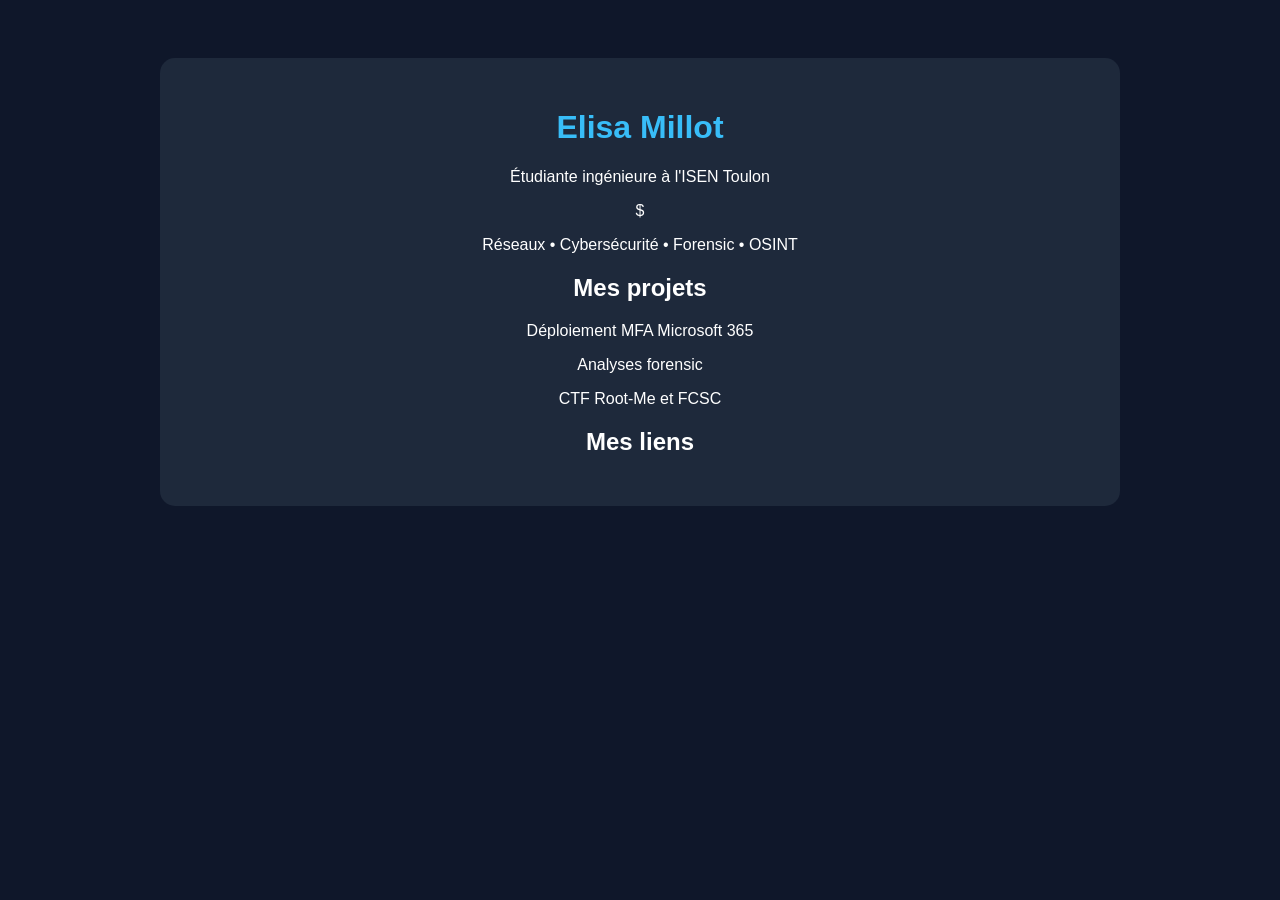
==== index.html @ a5bfa671 "Création du HTMl" ====
<!DOCTYPE html>
<html lang="fr">
<head>
    <meta charset="UTF-8">
    <meta name="viewport" content="width=device-width, initial-scale=1.0">
    <title>Elisa Millot - Portfolio</title>
    <style>
        body {
            font-family: Arial, sans-serif;
            background: #0f172a;
            color: white;
            text-align: center;
            padding: 50px;
        }

        .card {
            max-width: 900px;
            margin: auto;
            background: #1e293b;
            padding: 30px;
            border-radius: 15px;
        }

        h1 {
            color: #38bdf8;
        }

        a {
            color: #38bdf8;
        }
    </style>
</head>
<body>
    <div class="card">
        <h1>Elisa Millot</h1>

        <p>Étudiante ingénieure à l'ISEN Toulon</p>$

        <p>Réseaux • Cybersécurité • Forensic • OSINT</p>

        <h2>Mes projets</h2>

        <p>Déploiement MFA Microsoft 365</p>
        <p>Analyses forensic</p>
        <p>CTF Root-Me et FCSC</p>

        <h2>Mes liens</h2>

        <p>
            <a href="https://githubheli14GitHub</a>
        </p>
    </div>
</body>
</html>
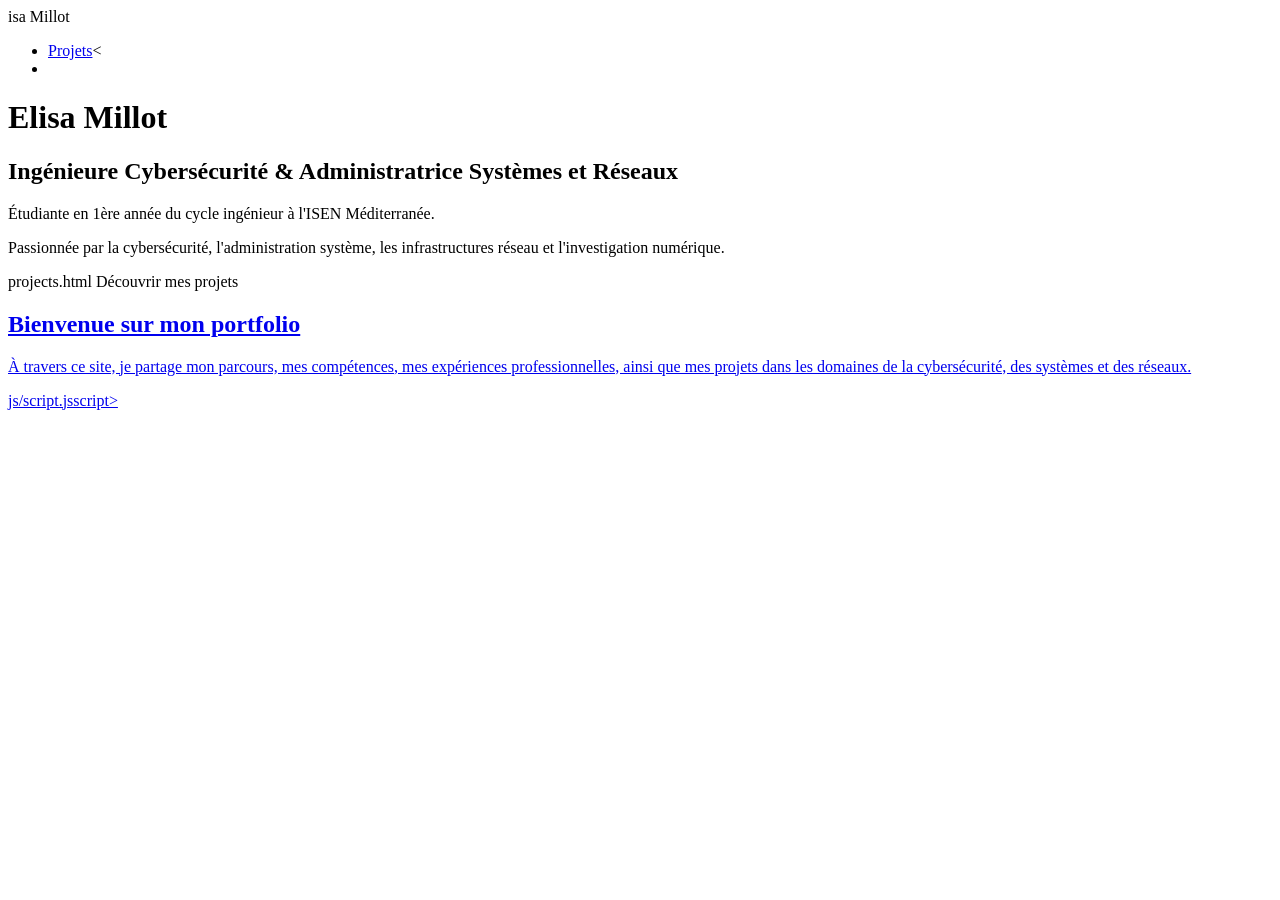
==== commit 707674e0: "Création de la base de Index Corrected various HTML syntax errors and improved structure." ====
--- a/index.html
+++ b/index.html
@@ -1,54 +1,71 @@
-<!DOCTYPE html>
-<html lang="fr">
-<head>
-    <meta charset="UTF-8">
-    <meta name="viewport" content="width=device-width, initial-scale=1.0">
-    <title>Elisa Millot - Portfolio</title>
-    <style>
-        body {
-            font-family: Arial, sans-serif;
-            background: #0f172a;
-            color: white;
-            text-align: center;
-            padding: 50px;
-        }
-
-        .card {
-            max-width: 900px;
-            margin: auto;
-            background: #1e293b;
-            padding: 30px;
-            border-radius: 15px;
-        }
-
-        h1 {
-            color: #38bdf8;
-        }
-
-        a {
-            color: #38bdf8;
-        }
-    </style>
-</head>
-<body>
-    <div class="card">
-        <h1>Elisa Millot</h1>
-
-        <p>Étudiante ingénieure à l'ISEN Toulon</p>$
-
-        <p>Réseaux • Cybersécurité • Forensic • OSINT</p>
-
-        <h2>Mes projets</h2>
-
-        <p>Déploiement MFA Microsoft 365</p>
-        <p>Analyses forensic</p>
-        <p>CTF Root-Me et FCSC</p>
-
-        <h2>Mes liens</h2>
-
-        <p>
-            <a href="https://githubheli14GitHub</a>
-        </p>
-    </div>
-</body>
-</html>
+<!DOCTYPE html>
+<html lang="fr">
+
+<head>
+    <meta charset="UTF-8">
+    <meta name="viewport" content="width=device-width, initial-scale=1.0">
+    <title>Elisa Millot | Portfolio Cybersécurité</title>
+
+    <linktyle.css
+
+    <link href="https://fonts.googleapis.com/css2?family=Poppins:wght@300;400;600;700&display=swap"
+        rel="stylesheet">
+</head>
+
+<body>
+isa Millot</div>
+
+        <ul>
+            <li><a href="index.htmla></li>
+            <li><bout.htmlÀ propos</a></li>
+            <li><kills.htmlCompétences</a></li>
+            <li><a href="projects.html">Projets</a><      <li><ontact.htmlContact</a></li>
+        </ul>
+    </nav>
+
+    <header class="hero">
+
+        <h1>Elisa Millot</h1>
+
+        <h2>Ingénieure Cybersécurité & Administratrice Systèmes et Réseaux</h2>
+
+        <p>
+            Étudiante en 1ère année du cycle ingénieur à l'ISEN Méditerranée.
+        </p>
+
+        <p>
+            Passionnée par la cybersécurité, l'administration système,
+            les infrastructures réseau et l'investigation numérique.
+        </p>
+
+        <div class="buttons">
+
+            projects.html
+                Découvrir mes projets
+            </a>
+
+            <a href="documents.pdf
+                Télécharger mon CV
+            </a>
+
+        </div>
+
+    </header>
+
+    <section class="quick-presentation">
+
+        <h2>Bienvenue sur mon portfolio</h2>
+
+        <p>
+            À travers ce site, je partage mon parcours, mes compétences,
+            mes expériences professionnelles, ainsi que mes projets dans
+            les domaines de la cybersécurité, des systèmes et des réseaux.
+        </p>
+
+    </section>
+
+    js/script.jsscript>
+
+</body>
+
+</html>
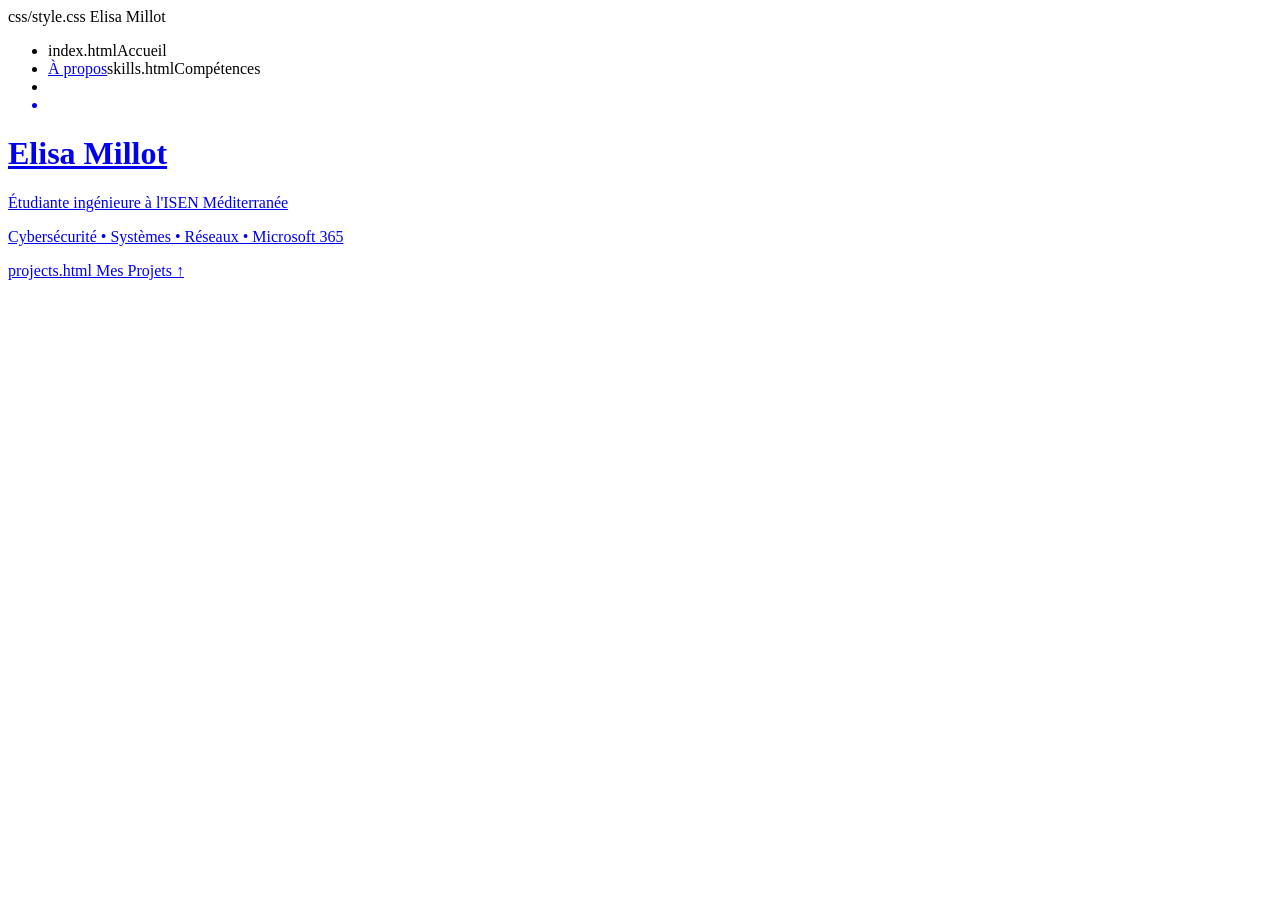
==== commit 152b46cd: "Mise en forme Fixed HTML structure and corrected links." ====
--- a/index.html
+++ b/index.html
@@ -1,71 +1,53 @@
 <!DOCTYPE html>
 <html lang="fr">
-
 <head>
     <meta charset="UTF-8">
     <meta name="viewport" content="width=device-width, initial-scale=1.0">
-    <title>Elisa Millot | Portfolio Cybersécurité</title>
+    <title>Elisa Millot | Portfolio</title>
 
-    <linktyle.css
+    css/style.css
 
-    <link href="https://fonts.googleapis.com/css2?family=Poppins:wght@300;400;600;700&display=swap"
-        rel="stylesheet">
-</head>
+    <link href="https://fonts.googleapis.com/css2?family=Poppins:wght@300;400;600;700&display=swap" rel="nav>
+    <div class="logo">Elisa Millot</div>
 
-<body>
-isa Millot</div>
+    <ul>
+        <li>index.htmlAccueil</a></li>
+        <li><a href="about.html">À propos</a></lili>skills.htmlCompétences</a></li>
+        <li><a href="projects.html"></li>
+        <li><ontact.htmlContact</a></li>
+    </ul>
+</nav>
 
-        <ul>
-            <li><a href="index.htmla></li>
-            <li><bout.htmlÀ propos</a></li>
-            <li><kills.htmlCompétences</a></li>
-            <li><a href="projects.html">Projets</a><      <li><ontact.htmlContact</a></li>
-        </ul>
-    </nav>
+<header class="hero">
 
-    <header class="hero">
+    <h1>Elisa Millot</h1>
 
-        <h1>Elisa Millot</h1>
+    <h2 id="typing"></h2>
 
-        <h2>Ingénieure Cybersécurité & Administratrice Systèmes et Réseaux</h2>
+    <p>
+        Étudiante ingénieure à l'ISEN Méditerranée
+    </p>
 
-        <p>
-            Étudiante en 1ère année du cycle ingénieur à l'ISEN Méditerranée.
-        </p>
+    <p>
+        Cybersécurité • Systèmes • Réseaux • Microsoft 365
+    </p>
 
-        <p>
-            Passionnée par la cybersécurité, l'administration système,
-            les infrastructures réseau et l'investigation numérique.
-        </p>
+    <div class="buttons">
 
-        <div class="buttons">
+        projects.html
+            Mes Projets
+        </a>
 
-            projects.html
-                Découvrir mes projets
-            </a>
+        <a class="btn" href="documents     Mon CV
+        </a>
 
-            <a href="documents.pdf
-                Télécharger mon CV
-            </a>
+    </div>
 
-        </div>
+</header>
 
-    </header>
+<button id="topBtn">↑</button>
 
-    <section class="quick-presentation">
-
-        <h2>Bienvenue sur mon portfolio</h2>
-
-        <p>
-            À travers ce site, je partage mon parcours, mes compétences,
-            mes expériences professionnelles, ainsi que mes projets dans
-            les domaines de la cybersécurité, des systèmes et des réseaux.
-        </p>
-
-    </section>
-
-    js/script.jsscript>
+<script srcsscript>
 
 </body>
-
 </html>
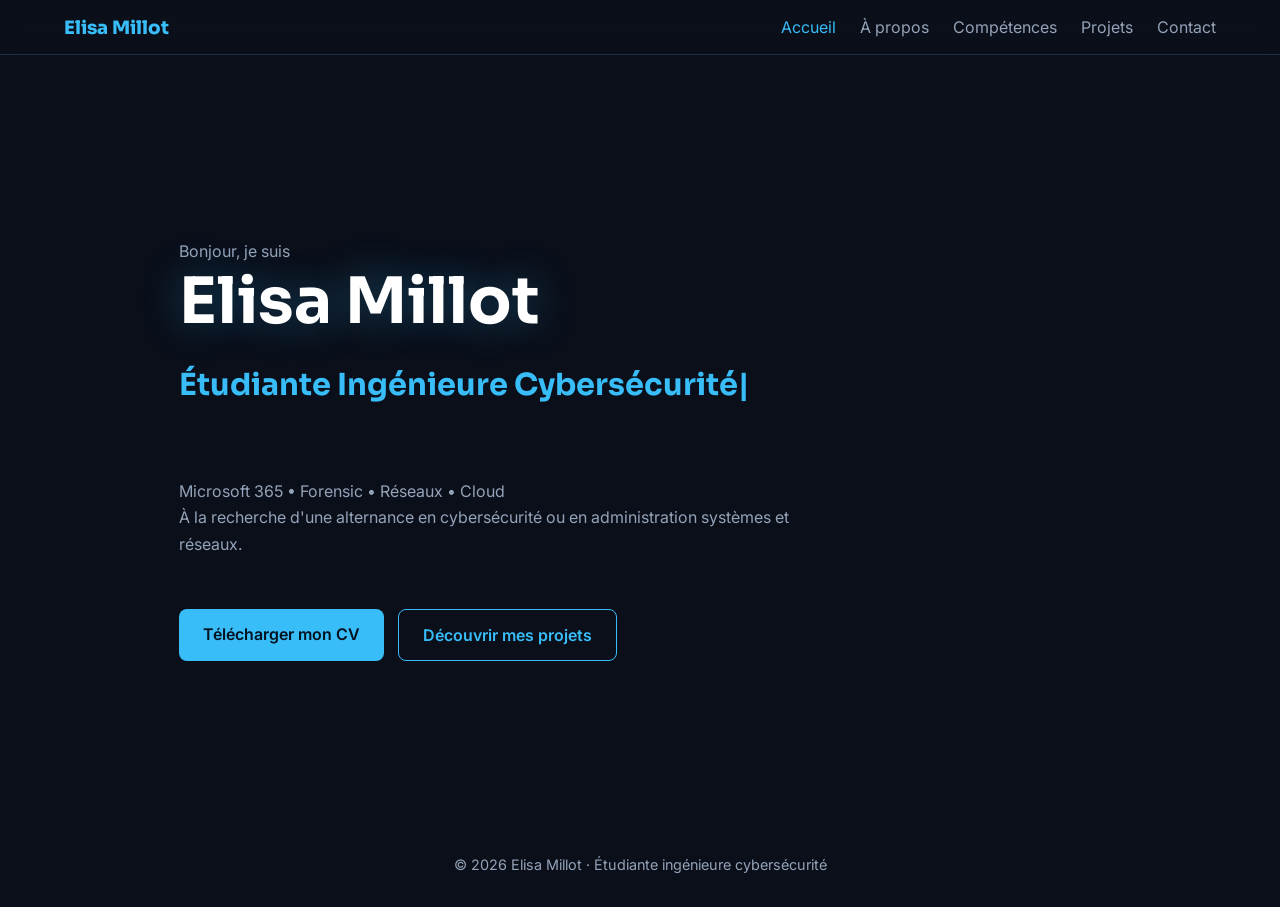
==== commit 4e0d2e6a: "Add files via upload" ====
--- a/index.html
+++ b/index.html
@@ -1,53 +1,19 @@
-<!DOCTYPE html>
-<html lang="fr">
-<head>
-    <meta charset="UTF-8">
-    <meta name="viewport" content="width=device-width, initial-scale=1.0">
-    <title>Elisa Millot | Portfolio</title>
-
-    css/style.css
-
-    <link href="https://fonts.googleapis.com/css2?family=Poppins:wght@300;400;600;700&display=swap" rel="nav>
-    <div class="logo">Elisa Millot</div>
-
-    <ul>
-        <li>index.htmlAccueil</a></li>
-        <li><a href="about.html">À propos</a></lili>skills.htmlCompétences</a></li>
-        <li><a href="projects.html"></li>
-        <li><ontact.htmlContact</a></li>
-    </ul>
-</nav>
-
-<header class="hero">
-
-    <h1>Elisa Millot</h1>
-
-    <h2 id="typing"></h2>
-
-    <p>
-        Étudiante ingénieure à l'ISEN Méditerranée
-    </p>
-
-    <p>
-        Cybersécurité • Systèmes • Réseaux • Microsoft 365
-    </p>
-
-    <div class="buttons">
-
-        projects.html
-            Mes Projets
-        </a>
-
-        <a class="btn" href="documents     Mon CV
-        </a>
-
-    </div>
-
-</header>
-
-<button id="topBtn">↑</button>
-
-<script srcsscript>
-
-</body>
-</html>
+<!DOCTYPE html>
+<html lang="fr"><head><meta charset="utf-8"><meta name="viewport" content="width=device-width,initial-scale=1">
+<title>Accueil | Elisa Millot</title>
+<meta name="description" content="Portfolio d'Elisa Millot, étudiante ingénieure cybersécurité et administratrice systèmes & réseaux.">
+<link rel="preconnect" href="https://fonts.googleapis.com"><link rel="preconnect" href="https://fonts.gstatic.com" crossorigin>
+<link href="https://fonts.googleapis.com/css2?family=Inter:wght@400;500&family=Sora:wght@600;700;800&display=swap" rel="stylesheet">
+<link rel="stylesheet" href="css/style.css"></head>
+<body><canvas id="bg" aria-hidden="true"></canvas>
+<header><a class="logo" href="index.html">Elisa Millot</a><button id="burger" aria-label="Menu">☰</button><nav id="nav"><a href="index.html" class=on>Accueil</a><a href="about.html">À propos</a><a href="skills.html">Compétences</a><a href="projects.html">Projets</a><a href="contact.html">Contact</a></nav></header>
+<main><section class="hero">
+<p class="muted">Bonjour, je suis</p>
+<h1>Elisa Millot</h1>
+<h2 id="typed" data-words='["Étudiante Ingénieure Cybersécurité","Administratrice Systèmes & Réseaux","Passionnée de Forensic & CTF"]'>Étudiante Ingénieure Cybersécurité</h2>
+<p class="lead">Microsoft 365 • Forensic • Réseaux • Cloud<br>À la recherche d'une alternance en cybersécurité ou en administration systèmes et réseaux.</p>
+<div class="btns"><a class="btn" href="documents/CV-CYBER.pdf" download>Télécharger mon CV</a><a class="btn ghost" href="projects.html">Découvrir mes projets</a></div>
+</section></main>
+<footer>© 2026 Elisa Millot · Étudiante ingénieure cybersécurité</footer>
+<button id="top" aria-label="Retour en haut">↑</button>
+<script src="js/script.js"></script></body></html>
--- a/css/style.css
+++ b/css/style.css
@@ -0,0 +1,34 @@
+:root{--bg:#0a0f1a;--card:#111a2b;--line:#1e2d47;--c:#38bdf8;--t:#fff;--m:#94a3b8}
+*{box-sizing:border-box;margin:0}html{scroll-behavior:smooth}
+body{background:var(--bg);color:var(--t);font:16px/1.65 Inter,system-ui,sans-serif}
+#bg{position:fixed;inset:0;z-index:-1}
+header{position:sticky;top:0;z-index:10;display:flex;justify-content:space-between;align-items:center;padding:14px 5vw;background:#0a0f1acc;backdrop-filter:blur(10px);border-bottom:1px solid var(--line)}
+.logo{font:800 1.15rem Sora;color:var(--c);text-decoration:none}
+nav a{color:var(--m);text-decoration:none;margin-left:24px;transition:.2s}nav a:hover,nav a.on{color:var(--c)}
+#burger{display:none;background:none;border:0;color:var(--t);font-size:1.6rem;cursor:pointer}
+main{max-width:1050px;margin:auto;padding:0 5vw}section{padding:70px 0 20px}
+h1,h2,h3{font-family:Sora;line-height:1.2}h1{font-size:clamp(2.2rem,6vw,4rem);margin-bottom:26px}h2{font-size:1.5rem;margin-bottom:22px}
+.hero{min-height:82vh;display:flex;flex-direction:column;justify-content:center}
+.hero h1{text-shadow:0 0 40px #38bdf855}.hero h2{color:var(--c);min-height:2.6em;font-size:clamp(1.2rem,3.4vw,1.9rem)}
+#typed::after{content:"|";animation:bl 1s steps(1) infinite}@keyframes bl{50%{opacity:0}}
+.muted,small{color:var(--m)}.lead{color:var(--m);max-width:620px;margin:10px 0 28px}
+.btns{display:flex;gap:14px;flex-wrap:wrap;margin-top:24px}
+.btn{padding:12px 24px;border-radius:8px;background:var(--c);color:#04121f;font-weight:600;text-decoration:none;transition:.25s}
+.btn:hover{box-shadow:0 0 24px #38bdf8aa;transform:translateY(-2px)}.btn.ghost{background:none;color:var(--c);border:1px solid var(--c)}
+.grid{display:grid;grid-template-columns:repeat(auto-fit,minmax(250px,1fr));gap:18px}
+.card{display:block;background:var(--card);border:1px solid var(--line);border-radius:12px;padding:22px;color:inherit;text-decoration:none;transition:.25s}
+.card:hover{border-color:var(--c);box-shadow:0 0 22px #38bdf833;transform:translateY(-4px)}
+.card h3{font-size:1.1rem;color:var(--c);margin-bottom:10px}.card p{color:var(--m);font-size:.95rem}
+.tags{display:flex;flex-wrap:wrap;gap:6px}.tags span{font-size:.82rem;padding:3px 10px;border-radius:99px;background:#38bdf814;border:1px solid #38bdf833}
+.badge{text-align:center}.badge .ic{font-size:2rem}
+.about{display:flex;gap:36px;align-items:flex-start;flex-wrap:wrap}.about img{width:200px;height:200px;border-radius:50%;object-fit:cover;border:2px solid var(--c);box-shadow:0 0 30px #38bdf855}
+.text{flex:1;min-width:260px;max-width:620px}.text p{margin-bottom:14px;color:#cbd5e1}
+.timeline{border-left:2px solid var(--line);padding-left:26px;display:grid;gap:26px}
+.tl{position:relative}.tl::before{content:"";position:absolute;left:-34px;top:6px;width:14px;height:14px;border-radius:50%;background:var(--c);box-shadow:0 0 12px var(--c)}
+.tl small{display:block}.tl p{color:#cbd5e1;margin-top:6px}
+footer{text-align:center;color:var(--m);padding:60px 5vw 30px;font-size:.9rem}
+#top{position:fixed;right:22px;bottom:22px;width:44px;height:44px;border-radius:50%;border:1px solid var(--c);background:var(--card);color:var(--c);font-size:1.2rem;cursor:pointer;opacity:0;pointer-events:none;transition:.3s}#top.show{opacity:1;pointer-events:auto}
+.reveal{opacity:0;transform:translateY(20px);transition:.6s}.reveal.in{opacity:1;transform:none}
+a:focus-visible,button:focus-visible{outline:2px solid var(--c);outline-offset:3px}
+@media(max-width:700px){#burger{display:block}nav{display:none;position:absolute;top:100%;left:0;right:0;background:var(--bg);padding:10px 5vw;border-bottom:1px solid var(--line)}nav.open{display:block}nav a{display:block;margin:0;padding:10px 0}}
+@media(prefers-reduced-motion:reduce){*{animation:none!important;transition:none!important}.reveal{opacity:1;transform:none}}
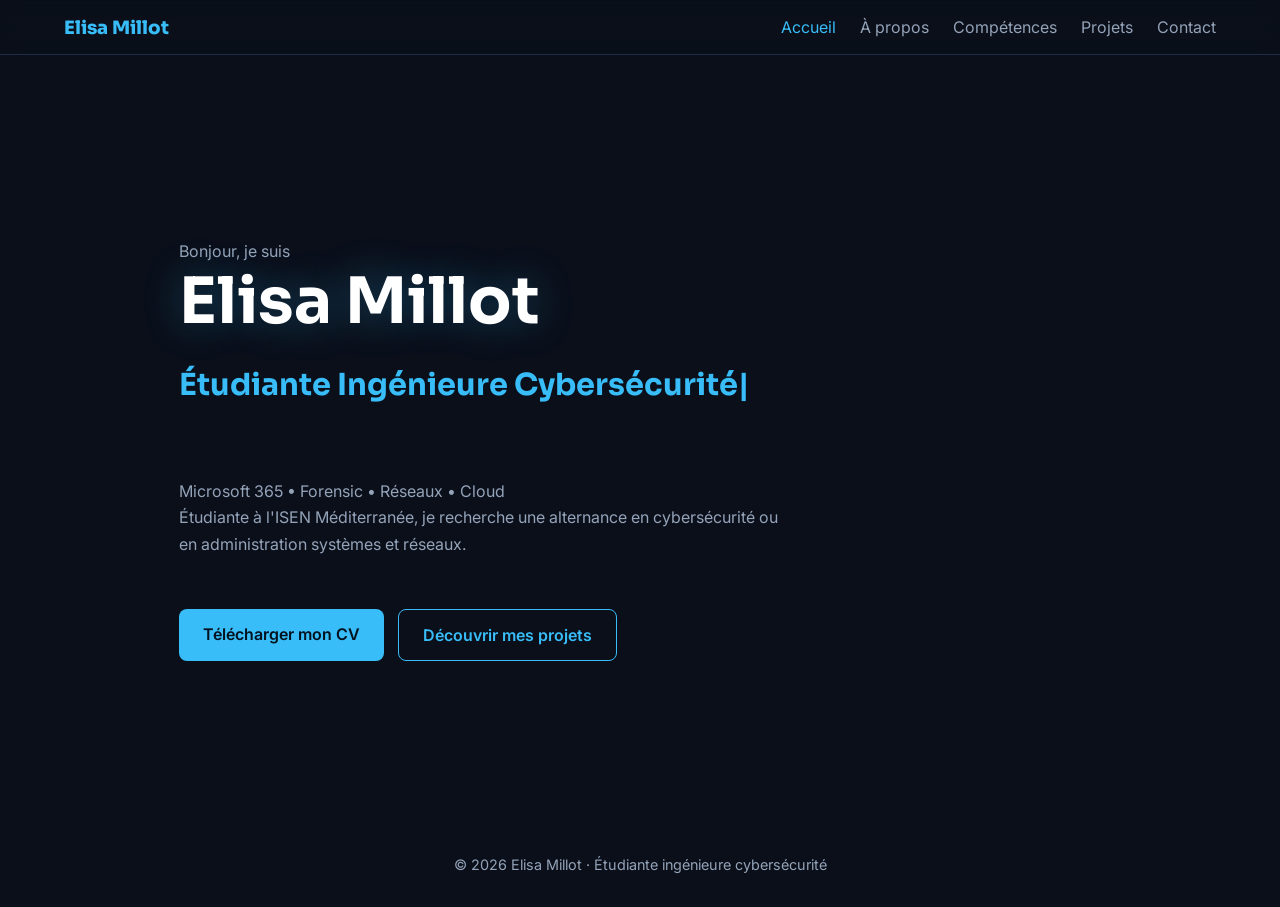
==== commit 557bfad1: "Add files via upload" ====
--- a/index.html
+++ b/index.html
@@ -10,9 +10,9 @@
 <main><section class="hero">
 <p class="muted">Bonjour, je suis</p>
 <h1>Elisa Millot</h1>
-<h2 id="typed" data-words='["Étudiante Ingénieure Cybersécurité","Administratrice Systèmes & Réseaux","Passionnée de Forensic & CTF"]'>Étudiante Ingénieure Cybersécurité</h2>
-<p class="lead">Microsoft 365 • Forensic • Réseaux • Cloud<br>À la recherche d'une alternance en cybersécurité ou en administration systèmes et réseaux.</p>
-<div class="btns"><a class="btn" href="documents/CV-CYBER.pdf" download>Télécharger mon CV</a><a class="btn ghost" href="projects.html">Découvrir mes projets</a></div>
+<h2 id="typed" data-words='["Étudiante Ingénieure Cybersécurité","Administratrice Systèmes & Réseaux","Vice-présidente Hackcess · CTF"]'>Étudiante Ingénieure Cybersécurité</h2>
+<p class="lead">Microsoft 365 • Forensic • Réseaux • Cloud<br>Étudiante à l'ISEN Méditerranée, je recherche une alternance en cybersécurité ou en administration systèmes et réseaux.</p>
+<div class="btns"><a class="btn" href="documents/CV-Millot.pdf" download>Télécharger mon CV</a><a class="btn ghost" href="projects.html">Découvrir mes projets</a></div>
 </section></main>
 <footer>© 2026 Elisa Millot · Étudiante ingénieure cybersécurité</footer>
 <button id="top" aria-label="Retour en haut">↑</button>
--- a/css/style.css
+++ b/css/style.css
@@ -32,3 +32,11 @@
 a:focus-visible,button:focus-visible{outline:2px solid var(--c);outline-offset:3px}
 @media(max-width:700px){#burger{display:block}nav{display:none;position:absolute;top:100%;left:0;right:0;background:var(--bg);padding:10px 5vw;border-bottom:1px solid var(--line)}nav.open{display:block}nav a{display:block;margin:0;padding:10px 0}}
 @media(prefers-reduced-motion:reduce){*{animation:none!important;transition:none!important}.reveal{opacity:1;transform:none}}
+
+button.card{width:100%;text-align:left;font:inherit;cursor:pointer}.card.wip{border-style:dashed}.card small{display:block;margin-bottom:6px}
+.filters{display:flex;gap:10px;flex-wrap:wrap;margin-bottom:22px}
+.chip{padding:7px 16px;border-radius:99px;border:1px solid var(--line);background:none;color:var(--m);font:inherit;cursor:pointer;transition:.2s}.chip:hover,.chip.on{border-color:var(--c);color:var(--c)}
+dialog{max-width:640px;width:92vw;max-height:88vh;margin:auto;padding:28px;border:1px solid var(--c);border-radius:14px;background:var(--card);color:var(--t);box-shadow:0 0 40px #38bdf844}
+dialog::backdrop{background:#000a;backdrop-filter:blur(3px)}dialog h2{margin:6px 0 10px}dialog h3{font-size:1rem;color:var(--c);margin:18px 0 6px}
+dialog ul{padding-left:20px;color:#cbd5e1}dialog li{margin-bottom:4px}dialog .tags{margin-top:18px}
+.close{position:absolute;right:14px;top:10px;background:none;border:0;color:var(--m);font-size:1.2rem;cursor:pointer}
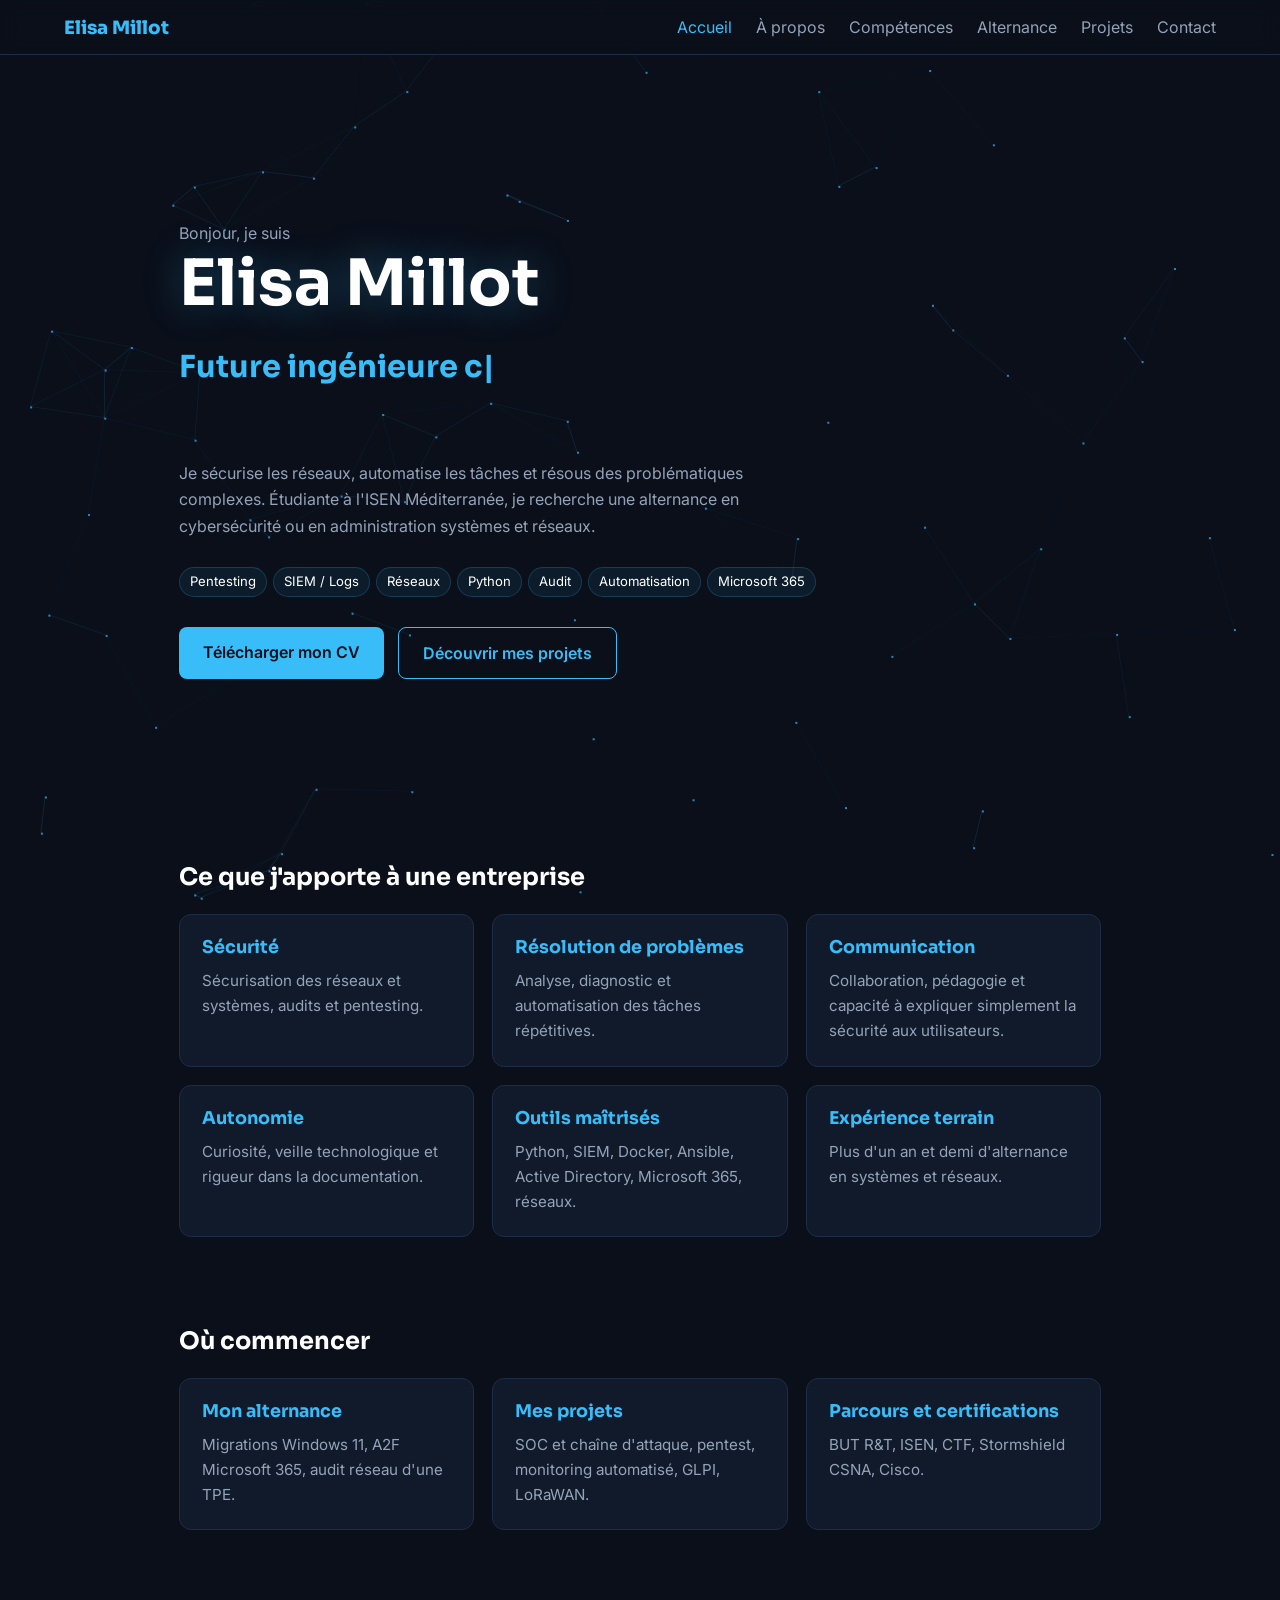
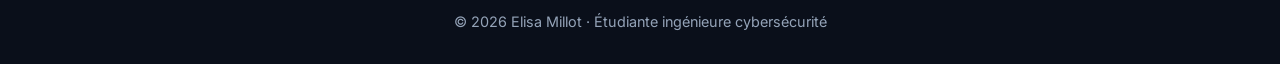
==== commit d10e25a6: "Add files via upload" ====
--- a/index.html
+++ b/index.html
@@ -6,14 +6,26 @@
 <link href="https://fonts.googleapis.com/css2?family=Inter:wght@400;500&family=Sora:wght@600;700;800&display=swap" rel="stylesheet">
 <link rel="stylesheet" href="css/style.css"></head>
 <body><canvas id="bg" aria-hidden="true"></canvas>
-<header><a class="logo" href="index.html">Elisa Millot</a><button id="burger" aria-label="Menu">☰</button><nav id="nav"><a href="index.html" class=on>Accueil</a><a href="about.html">À propos</a><a href="skills.html">Compétences</a><a href="projects.html">Projets</a><a href="contact.html">Contact</a></nav></header>
+<header><a class="logo" href="index.html">Elisa Millot</a><button id="burger" aria-label="Menu">☰</button><nav id="nav"><a href="index.html" class=on>Accueil</a><a href="about.html">À propos</a><a href="skills.html">Compétences</a><a href="alternance.html">Alternance</a><a href="projects.html">Projets</a><a href="contact.html">Contact</a></nav></header>
 <main><section class="hero">
 <p class="muted">Bonjour, je suis</p>
 <h1>Elisa Millot</h1>
-<h2 id="typed" data-words='["Étudiante Ingénieure Cybersécurité","Administratrice Systèmes & Réseaux","Vice-présidente Hackcess · CTF"]'>Étudiante Ingénieure Cybersécurité</h2>
-<p class="lead">Microsoft 365 • Forensic • Réseaux • Cloud<br>Étudiante à l'ISEN Méditerranée, je recherche une alternance en cybersécurité ou en administration systèmes et réseaux.</p>
+<h2 id="typed" data-words='["Future ingénieure cybersécurité","Administratrice Systèmes & Réseaux","Vice-présidente Hackcess · CTF"]'>Future ingénieure cybersécurité</h2>
+<p class="lead">Je sécurise les réseaux, automatise les tâches et résous des problématiques complexes. Étudiante à l'ISEN Méditerranée, je recherche une alternance en cybersécurité ou en administration systèmes et réseaux.</p>
+<div class="tags"><span>Pentesting</span><span>SIEM / Logs</span><span>Réseaux</span><span>Python</span><span>Audit</span><span>Automatisation</span><span>Microsoft 365</span></div>
 <div class="btns"><a class="btn" href="documents/CV-Millot.pdf" download>Télécharger mon CV</a><a class="btn ghost" href="projects.html">Découvrir mes projets</a></div>
-</section></main>
+</section>
+<section><h2>Ce que j'apporte à une entreprise</h2><div class="grid">
+<div class="card reveal"><h3>Sécurité</h3><p>Sécurisation des réseaux et systèmes, audits et pentesting.</p></div>
+<div class="card reveal"><h3>Résolution de problèmes</h3><p>Analyse, diagnostic et automatisation des tâches répétitives.</p></div>
+<div class="card reveal"><h3>Communication</h3><p>Collaboration, pédagogie et capacité à expliquer simplement la sécurité aux utilisateurs.</p></div>
+<div class="card reveal"><h3>Autonomie</h3><p>Curiosité, veille technologique et rigueur dans la documentation.</p></div>
+<div class="card reveal"><h3>Outils maîtrisés</h3><p>Python, SIEM, Docker, Ansible, Active Directory, Microsoft 365, réseaux.</p></div>
+<div class="card reveal"><h3>Expérience terrain</h3><p>Plus d'un an et demi d'alternance en systèmes et réseaux.</p></div></div></section>
+<section><h2>Où commencer</h2><div class="grid">
+<a class="card reveal" href="alternance.html"><h3>Mon alternance</h3><p>Migrations Windows 11, A2F Microsoft 365, audit réseau d'une TPE.</p></a>
+<a class="card reveal" href="projects.html"><h3>Mes projets</h3><p>SOC et chaîne d'attaque, pentest, monitoring automatisé, GLPI, LoRaWAN.</p></a>
+<a class="card reveal" href="about.html"><h3>Parcours et certifications</h3><p>BUT R&T, ISEN, CTF, Stormshield CSNA, Cisco.</p></a></div></section></main>
 <footer>© 2026 Elisa Millot · Étudiante ingénieure cybersécurité</footer>
 <button id="top" aria-label="Retour en haut">↑</button>
 <script src="js/script.js"></script></body></html>
--- a/css/style.css
+++ b/css/style.css
@@ -40,3 +40,5 @@
 dialog::backdrop{background:#000a;backdrop-filter:blur(3px)}dialog h2{margin:6px 0 10px}dialog h3{font-size:1rem;color:var(--c);margin:18px 0 6px}
 dialog ul{padding-left:20px;color:#cbd5e1}dialog li{margin-bottom:4px}dialog .tags{margin-top:18px}
 .close{position:absolute;right:14px;top:10px;background:none;border:0;color:var(--m);font-size:1.2rem;cursor:pointer}
+
+.tags.big span{font-size:.95rem;padding:7px 16px}.hero .tags{margin-bottom:6px}
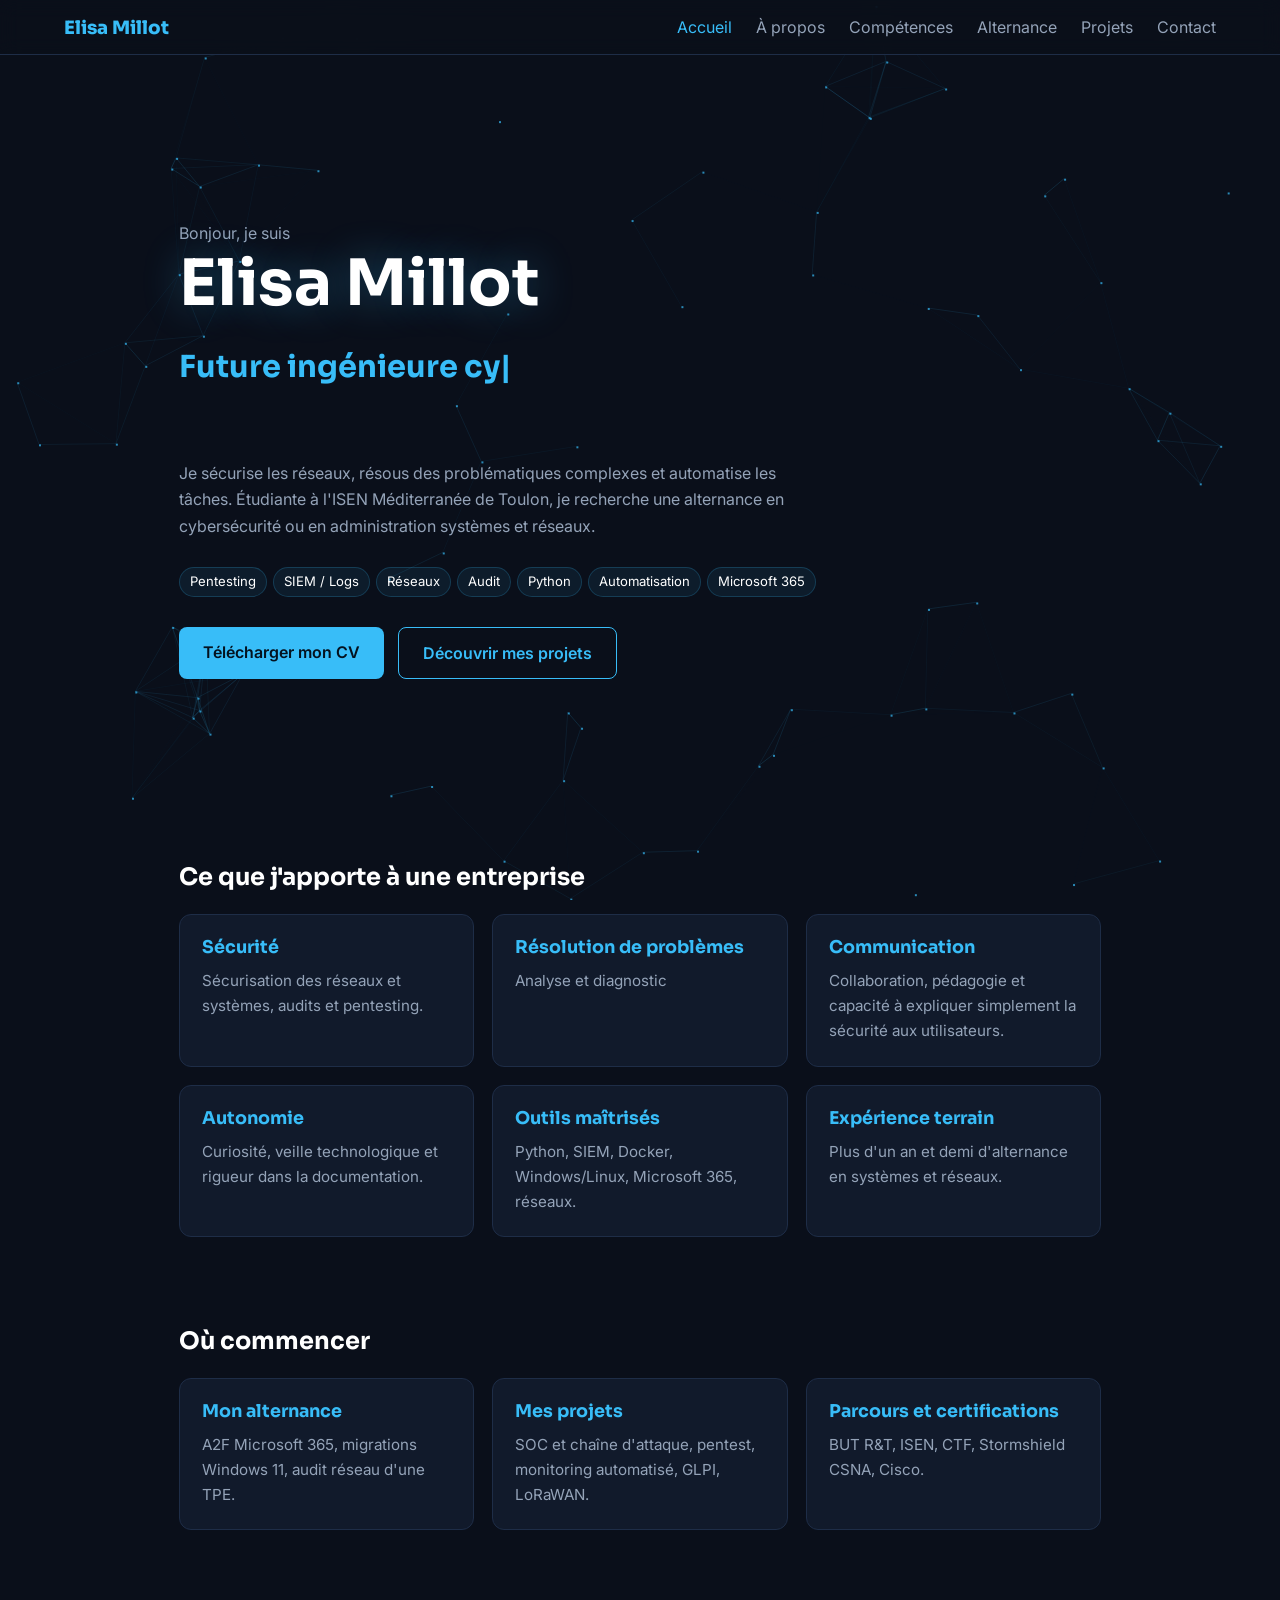
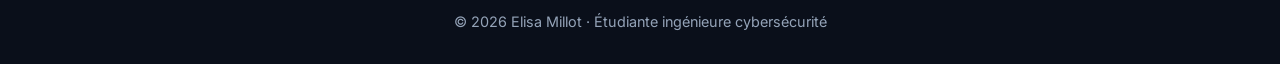
==== commit a47c7d94: "Mise à jours de toutes les informations Updated the lead paragraph and tags section for better clari" ====
--- a/index.html
+++ b/index.html
@@ -11,21 +11,21 @@
 <p class="muted">Bonjour, je suis</p>
 <h1>Elisa Millot</h1>
 <h2 id="typed" data-words='["Future ingénieure cybersécurité","Administratrice Systèmes & Réseaux","Vice-présidente Hackcess · CTF"]'>Future ingénieure cybersécurité</h2>
-<p class="lead">Je sécurise les réseaux, automatise les tâches et résous des problématiques complexes. Étudiante à l'ISEN Méditerranée, je recherche une alternance en cybersécurité ou en administration systèmes et réseaux.</p>
-<div class="tags"><span>Pentesting</span><span>SIEM / Logs</span><span>Réseaux</span><span>Python</span><span>Audit</span><span>Automatisation</span><span>Microsoft 365</span></div>
+<p class="lead">Je sécurise les réseaux, résous des problématiques complexes et automatise les tâches. Étudiante à l'ISEN Méditerranée de Toulon, je recherche une alternance en cybersécurité ou en administration systèmes et réseaux.</p>
+<div class="tags"><span>Pentesting</span><span>SIEM / Logs</span><span>Réseaux</span><span>Audit</span><span>Python</span><span>Automatisation</span><span>Microsoft 365</span></div>
 <div class="btns"><a class="btn" href="documents/CV-Millot.pdf" download>Télécharger mon CV</a><a class="btn ghost" href="projects.html">Découvrir mes projets</a></div>
 </section>
 <section><h2>Ce que j'apporte à une entreprise</h2><div class="grid">
 <div class="card reveal"><h3>Sécurité</h3><p>Sécurisation des réseaux et systèmes, audits et pentesting.</p></div>
-<div class="card reveal"><h3>Résolution de problèmes</h3><p>Analyse, diagnostic et automatisation des tâches répétitives.</p></div>
+<div class="card reveal"><h3>Résolution de problèmes</h3><p>Analyse et diagnostic</p></div>
 <div class="card reveal"><h3>Communication</h3><p>Collaboration, pédagogie et capacité à expliquer simplement la sécurité aux utilisateurs.</p></div>
 <div class="card reveal"><h3>Autonomie</h3><p>Curiosité, veille technologique et rigueur dans la documentation.</p></div>
-<div class="card reveal"><h3>Outils maîtrisés</h3><p>Python, SIEM, Docker, Ansible, Active Directory, Microsoft 365, réseaux.</p></div>
+<div class="card reveal"><h3>Outils maîtrisés</h3><p>Python, SIEM, Docker, Windows/Linux, Microsoft 365, réseaux.</p></div>
 <div class="card reveal"><h3>Expérience terrain</h3><p>Plus d'un an et demi d'alternance en systèmes et réseaux.</p></div></div></section>
 <section><h2>Où commencer</h2><div class="grid">
-<a class="card reveal" href="alternance.html"><h3>Mon alternance</h3><p>Migrations Windows 11, A2F Microsoft 365, audit réseau d'une TPE.</p></a>
+<a class="card reveal" href="alternance.html"><h3>Mon alternance</h3><p>A2F Microsoft 365, migrations Windows 11, audit réseau d'une TPE.</p></a>
 <a class="card reveal" href="projects.html"><h3>Mes projets</h3><p>SOC et chaîne d'attaque, pentest, monitoring automatisé, GLPI, LoRaWAN.</p></a>
 <a class="card reveal" href="about.html"><h3>Parcours et certifications</h3><p>BUT R&T, ISEN, CTF, Stormshield CSNA, Cisco.</p></a></div></section></main>
 <footer>© 2026 Elisa Millot · Étudiante ingénieure cybersécurité</footer>
 <button id="top" aria-label="Retour en haut">↑</button>
-<script src="js/script.js"></script></body></html>+<script src="js/script.js"></script></body></html>
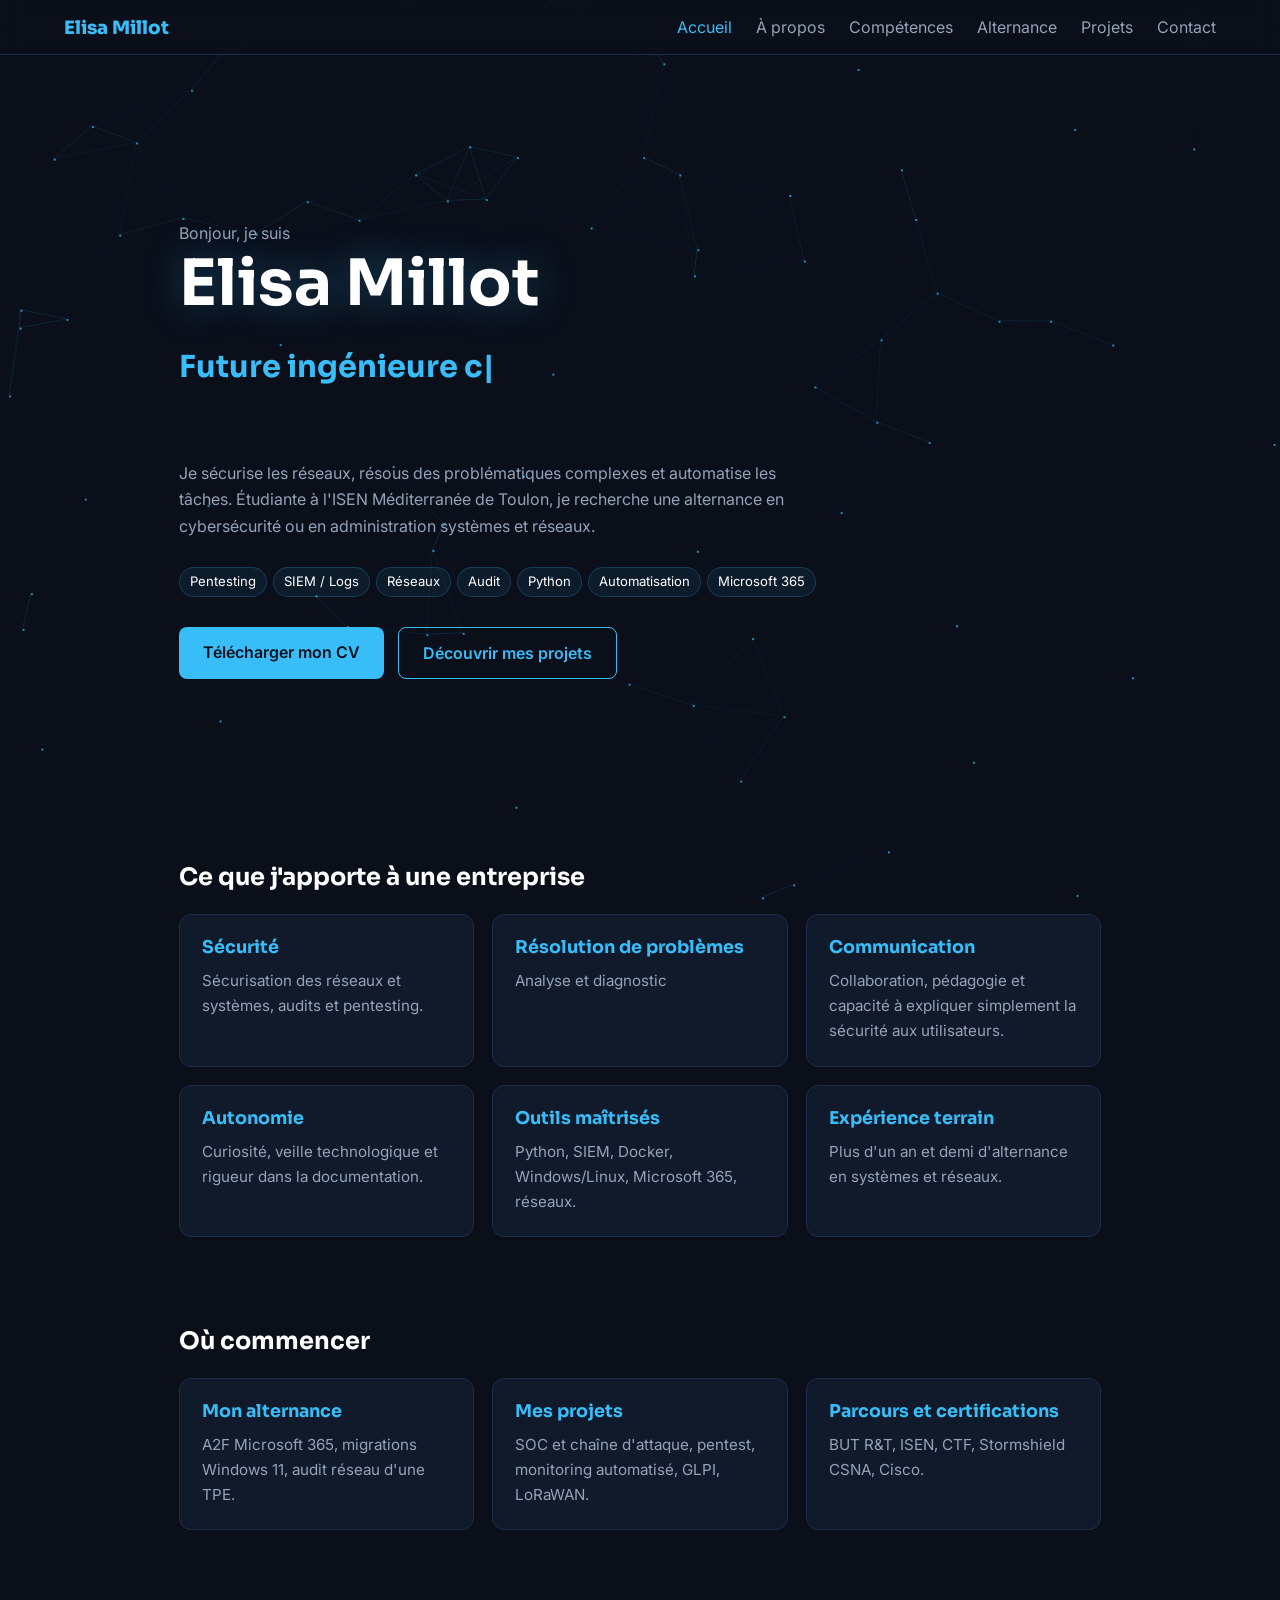
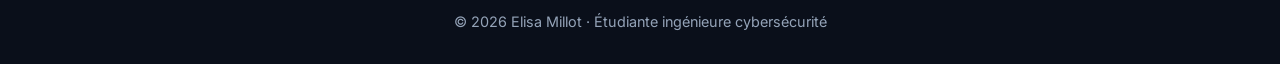
==== commit 84e2aaee: "Update CV link path in index.html" ====
--- a/index.html
+++ b/index.html
@@ -13,7 +13,7 @@
 <h2 id="typed" data-words='["Future ingénieure cybersécurité","Administratrice Systèmes & Réseaux","Vice-présidente Hackcess · CTF"]'>Future ingénieure cybersécurité</h2>
 <p class="lead">Je sécurise les réseaux, résous des problématiques complexes et automatise les tâches. Étudiante à l'ISEN Méditerranée de Toulon, je recherche une alternance en cybersécurité ou en administration systèmes et réseaux.</p>
 <div class="tags"><span>Pentesting</span><span>SIEM / Logs</span><span>Réseaux</span><span>Audit</span><span>Python</span><span>Automatisation</span><span>Microsoft 365</span></div>
-<div class="btns"><a class="btn" href="documents/CV-Millot.pdf" download>Télécharger mon CV</a><a class="btn ghost" href="projects.html">Découvrir mes projets</a></div>
+<div class="btns"><a class="btn" href="/Documents/CV-Millot.pdf" download>Télécharger mon CV</a><a class="btn ghost" href="projects.html">Découvrir mes projets</a></div>
 </section>
 <section><h2>Ce que j'apporte à une entreprise</h2><div class="grid">
 <div class="card reveal"><h3>Sécurité</h3><p>Sécurisation des réseaux et systèmes, audits et pentesting.</p></div>
